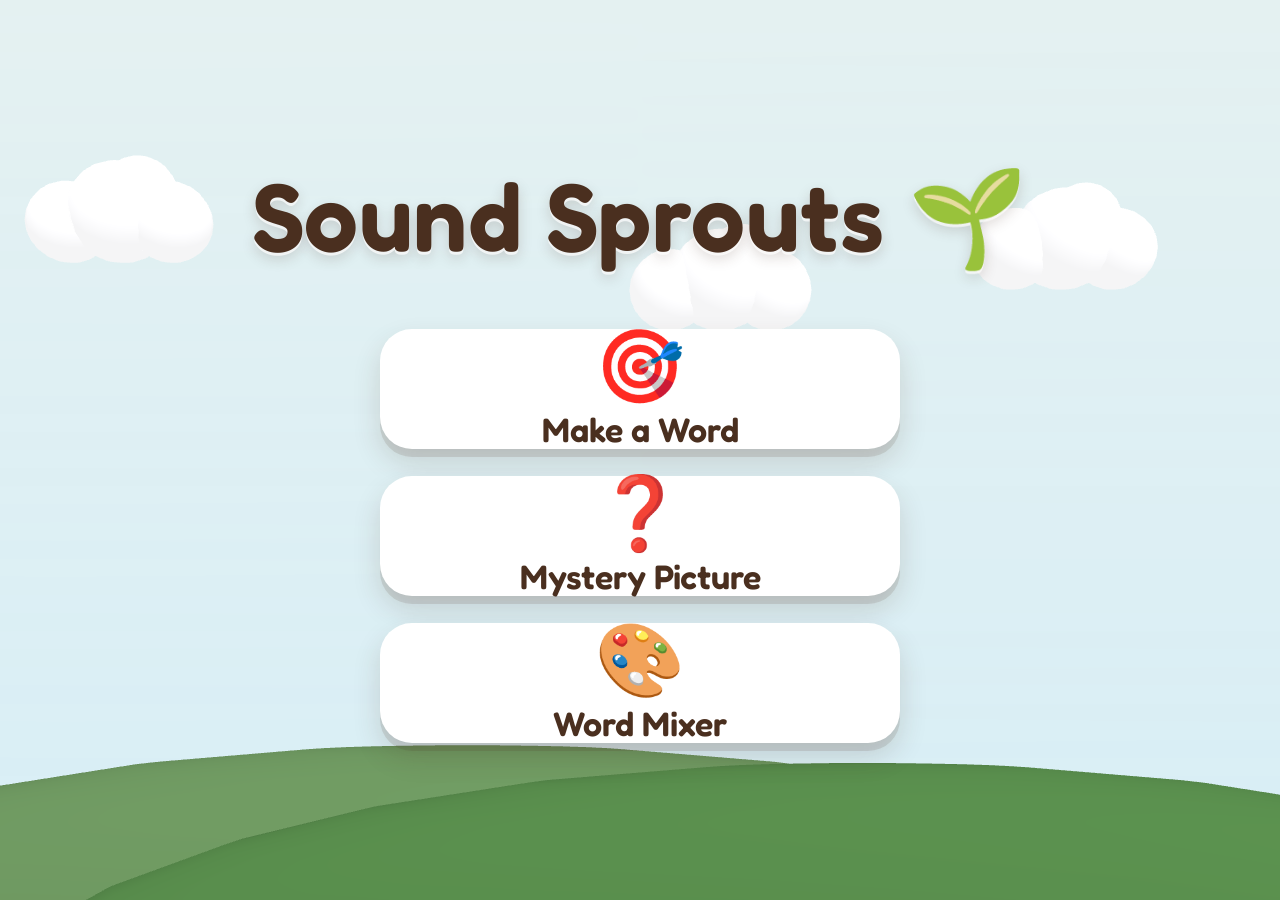
==== index.html @ 865accc5 "Sound Sprouts v1: ThreeJS phonics word-builder for early readers Three modes (Make a Word, Mystery P" ====
<!DOCTYPE html>
<html lang="en">
<head>
  <meta charset="utf-8" />
  <meta name="viewport"
        content="width=device-width, initial-scale=1, viewport-fit=cover, user-scalable=no" />
  <meta name="apple-mobile-web-app-capable" content="yes" />
  <meta name="mobile-web-app-capable" content="yes" />
  <meta name="apple-mobile-web-app-status-bar-style" content="black-translucent" />
  <meta name="theme-color" content="#FFF7E8" />
  <title>Sound Sprouts 🌱</title>

  <link rel="stylesheet" href="./css/style.css" />

  <script type="importmap">
    { "imports": { "three": "./vendor/three.module.min.js" } }
  </script>
</head>
<body>
  <!-- three.js renders into this; it sits behind every DOM layer -->
  <canvas id="scene" touch-action="none"></canvas>

  <!-- ===== Menu overlay ===== -->
  <div id="menu" class="overlay">
    <h1 class="title">Sound Sprouts <span class="sprout">🌱</span></h1>
    <div class="menu-buttons">
      <button class="big-button" data-mode="guided">
        <span class="bb-icon">🎯</span>
        <span class="bb-label">Make a Word</span>
      </button>
      <button class="big-button" data-mode="mystery">
        <span class="bb-icon">❓</span>
        <span class="bb-label">Mystery Picture</span>
      </button>
      <button class="big-button" data-mode="freeplay">
        <span class="bb-icon">🎨</span>
        <span class="bb-label">Word Mixer</span>
      </button>
    </div>
  </div>

  <!-- ===== In-game HUD ===== -->
  <div id="hud" class="hidden">
    <button id="btn-home" class="hud-button" aria-label="Home">🏠</button>
    <button id="btn-speaker" class="hud-button hud-bottom-left" aria-label="Hear it again">🔊</button>
    <button id="btn-shuffle" class="hud-button hud-bottom-right hidden" aria-label="New tiles">🔀</button>
    <button id="btn-again" class="again-button hidden" aria-label="Again">▶</button>
  </div>

  <!-- garden row: session collection of found picture words (free play) -->
  <div id="garden-row" class="hidden"></div>

  <script type="module" src="./js/main.js"></script>
</body>
</html>
---- css/style.css ----
/* Sound Sprouts — DOM styling. The three.js canvas is the world; these are the
   menu overlay, the in-game HUD buttons, and the garden collection strip.
   Built for a 4-year-old on an iPad: huge touch targets, no reading required. */

@font-face {
  font-family: 'Fredoka';
  /* fetched by a separate task; if missing, the stack below falls back cleanly */
  src: url('../assets/fonts/fredoka-latin-600-normal.woff2') format('woff2');
  font-weight: 600;
  font-style: normal;
  font-display: swap;
}

:root {
  --cream: #FFF7E8;
  --sky: #BDE8FF;
  --coral: #FF8A66;
  --leaf: #7ECB66;
  --brown: #4A2F1F;
  --wood: #D9A05B;
  --font: 'Fredoka', 'Arial Rounded MT Bold', 'Trebuchet MS', sans-serif;
}

* { box-sizing: border-box; -webkit-tap-highlight-color: transparent; }

html, body {
  margin: 0;
  padding: 0;
  width: 100%;
  height: 100%;
  overflow: hidden;
  background: var(--cream);
  font-family: var(--font);
  /* suppress long-press callout / selection / context menus on iPad */
  -webkit-user-select: none;
  user-select: none;
  -webkit-touch-callout: none;
  overscroll-behavior: none;
  touch-action: none;
}

#scene {
  position: fixed;
  inset: 0;
  width: 100%;
  height: 100%;
  display: block;
  touch-action: none;
}

.hidden { display: none !important; }

/* ===================== Menu overlay ===================== */

.overlay {
  position: fixed;
  inset: 0;
  display: flex;
  flex-direction: column;
  align-items: center;
  justify-content: center;
  gap: 6vh;
  padding: max(4vh, env(safe-area-inset-top)) 5vw
           max(4vh, env(safe-area-inset-bottom)) 5vw;
  pointer-events: auto;
}

.title {
  margin: 0;
  font-size: clamp(40px, 9vw, 96px);
  font-weight: 600;
  color: var(--brown);
  text-align: center;
  text-shadow: 0 3px 0 rgba(255, 255, 255, 0.7), 0 6px 14px rgba(74, 47, 31, 0.18);
  letter-spacing: 0.5px;
}

.sprout {
  display: inline-block;
  animation: sway 3s ease-in-out infinite;
}

@keyframes sway {
  0%, 100% { transform: rotate(-6deg); }
  50%      { transform: rotate(6deg); }
}

.menu-buttons {
  display: flex;
  flex-direction: column;
  gap: 3vh;
  width: min(90vw, 520px);
}

/* landscape: lay the three menu buttons out in a row */
@media (orientation: landscape) and (max-height: 560px) {
  .menu-buttons {
    flex-direction: row;
    width: min(96vw, 980px);
    gap: 2.5vw;
  }
}

.big-button {
  display: flex;
  flex-direction: column;
  align-items: center;
  justify-content: center;
  gap: 8px;
  flex: 1 1 0;
  min-height: 120px;
  padding: 24px 18px;
  border: none;
  border-radius: 32px;
  background: #ffffff;
  color: var(--brown);
  font-family: var(--font);
  font-weight: 600;
  cursor: pointer;
  box-shadow: 0 8px 0 rgba(74, 47, 31, 0.12), 0 14px 28px rgba(74, 47, 31, 0.16);
  transition: transform 0.08s ease-out, box-shadow 0.08s ease-out;
  touch-action: manipulation;
}

.big-button:active {
  transform: translateY(4px);
  box-shadow: 0 4px 0 rgba(74, 47, 31, 0.12), 0 8px 16px rgba(74, 47, 31, 0.16);
}

.bb-icon  { font-size: clamp(44px, 8vw, 72px); line-height: 1; }
.bb-label { font-size: clamp(22px, 4vw, 34px); }

/* ===================== In-game HUD ===================== */

.hud-button {
  position: fixed;
  width: 84px;
  height: 84px;
  border: none;
  border-radius: 50%;
  background: var(--cream);
  font-size: 42px;
  line-height: 1;
  cursor: pointer;
  z-index: 20;
  display: flex;
  align-items: center;
  justify-content: center;
  box-shadow: 0 6px 0 rgba(74, 47, 31, 0.12), 0 10px 20px rgba(74, 47, 31, 0.18);
  transition: transform 0.08s ease-out, box-shadow 0.08s ease-out;
  touch-action: manipulation;
}

.hud-button:active {
  transform: translateY(3px);
  box-shadow: 0 3px 0 rgba(74, 47, 31, 0.12), 0 6px 12px rgba(74, 47, 31, 0.18);
}

#btn-home {
  top: max(16px, env(safe-area-inset-top));
  left: max(16px, env(safe-area-inset-left));
}

.hud-bottom-left {
  bottom: max(16px, env(safe-area-inset-bottom));
  left: max(16px, env(safe-area-inset-left));
}

.hud-bottom-right {
  bottom: max(16px, env(safe-area-inset-bottom));
  right: max(16px, env(safe-area-inset-right));
}

/* big celebratory "Again" button, centered near the bottom */
.again-button {
  position: fixed;
  left: 50%;
  bottom: max(28px, env(safe-area-inset-bottom));
  transform: translateX(-50%);
  min-width: 200px;
  height: 96px;
  padding: 0 40px;
  border: none;
  border-radius: 48px;
  background: var(--leaf);
  color: #ffffff;
  font-family: var(--font);
  font-weight: 600;
  font-size: 52px;
  cursor: pointer;
  z-index: 25;
  box-shadow: 0 8px 0 rgba(50, 100, 40, 0.35), 0 14px 26px rgba(74, 47, 31, 0.2);
  animation: again-pop 0.35s cubic-bezier(0.34, 1.56, 0.64, 1) both;
  touch-action: manipulation;
}

.again-button:active {
  transform: translateX(-50%) translateY(4px);
  box-shadow: 0 4px 0 rgba(50, 100, 40, 0.35), 0 8px 14px rgba(74, 47, 31, 0.2);
}

@keyframes again-pop {
  0%   { transform: translateX(-50%) scale(0.4); opacity: 0; }
  100% { transform: translateX(-50%) scale(1);   opacity: 1; }
}

/* ===================== Garden row (free play collection) ===== */

#garden-row {
  position: fixed;
  top: max(12px, env(safe-area-inset-top));
  left: 50%;
  transform: translateX(-50%);
  display: flex;
  gap: 10px;
  padding: 8px 14px;
  max-width: 92vw;
  overflow: hidden;
  background: rgba(255, 255, 255, 0.55);
  border-radius: 28px;
  z-index: 15;
  pointer-events: none;
}

.garden-card {
  width: 56px;
  height: 56px;
  border-radius: 16px;
  background: #ffffff;
  display: flex;
  align-items: center;
  justify-content: center;
  font-size: 34px;
  box-shadow: 0 3px 8px rgba(74, 47, 31, 0.18);
  animation: again-pop 0.4s cubic-bezier(0.34, 1.56, 0.64, 1) both;
}
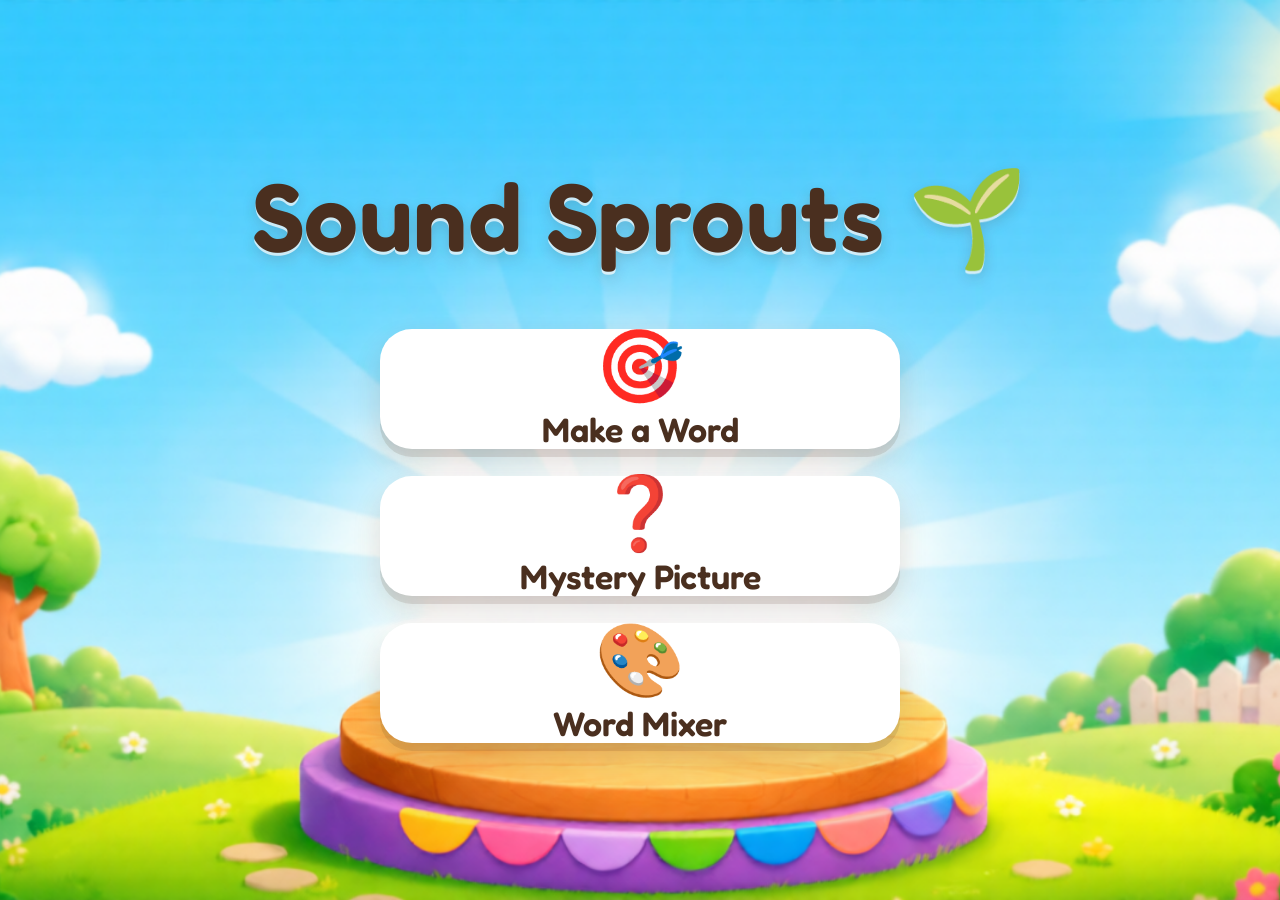
==== commit 7602a585: "Phase 2: generative AI asset & voice refresh Replace procedural visuals and Web Speech with locally-" ====
--- a/index.html
+++ b/index.html
@@ -17,7 +17,10 @@
   </script>
 </head>
 <body>
-  <!-- three.js renders into this; it sits behind every DOM layer -->
+  <!-- illustrated background plate (podium/garden); sits behind the transparent canvas -->
+  <div id="bg"></div>
+
+  <!-- three.js renders into this transparent canvas, above the bg plate -->
   <canvas id="scene" touch-action="none"></canvas>
 
   <!-- ===== Menu overlay ===== -->
@@ -41,10 +44,10 @@
 
   <!-- ===== In-game HUD ===== -->
   <div id="hud" class="hidden">
-    <button id="btn-home" class="hud-button" aria-label="Home">🏠</button>
-    <button id="btn-speaker" class="hud-button hud-bottom-left" aria-label="Hear it again">🔊</button>
-    <button id="btn-shuffle" class="hud-button hud-bottom-right hidden" aria-label="New tiles">🔀</button>
-    <button id="btn-again" class="again-button hidden" aria-label="Again">▶</button>
+    <button id="btn-home" class="hud-button hud-img hud-home" aria-label="Home"></button>
+    <button id="btn-speaker" class="hud-button hud-img hud-sound hud-bottom-left" aria-label="Hear it again"></button>
+    <button id="btn-shuffle" class="hud-button hud-img hud-shuffle hud-bottom-right hidden" aria-label="New tiles"></button>
+    <button id="btn-again" class="again-button hud-img hud-play hidden" aria-label="Again"></button>
   </div>
 
   <!-- garden row: session collection of found picture words (free play) -->
--- a/css/style.css
+++ b/css/style.css
@@ -23,13 +23,18 @@
 
 * { box-sizing: border-box; -webkit-tap-highlight-color: transparent; }
 
+html {
+  /* sky fallback behind the fixed #bg plate; prevents a white flash and stops
+     body-background propagation from covering the z-index:-1 plate. */
+  background-color: var(--sky);
+}
 html, body {
   margin: 0;
   padding: 0;
   width: 100%;
   height: 100%;
   overflow: hidden;
-  background: var(--cream);
+  background: transparent;
   font-family: var(--font);
   /* suppress long-press callout / selection / context menus on iPad */
   -webkit-user-select: none;
@@ -39,6 +44,19 @@
   touch-action: none;
 }
 
+/* illustrated background plate behind the transparent WebGL canvas. cover +
+   center bottom keeps the podium centered & visible in portrait and landscape. */
+#bg {
+  position: fixed;
+  inset: 0;
+  z-index: -1;
+  background-image: url('../assets/gen/bg.png');
+  background-size: cover;
+  background-position: center bottom;
+  background-repeat: no-repeat;
+  background-color: var(--sky);
+}
+
 #scene {
   position: fixed;
   inset: 0;
@@ -46,6 +64,7 @@
   height: 100%;
   display: block;
   touch-action: none;
+  background: transparent;
 }
 
 .hidden { display: none !important; }
@@ -156,6 +175,26 @@
   box-shadow: 0 3px 0 rgba(74, 47, 31, 0.12), 0 6px 12px rgba(74, 47, 31, 0.18);
 }
 
+/* image-based HUD buttons: the PNG is itself a round glossy cream button, so we
+   drop the CSS pill background/shadow and let the artwork carry the look. */
+.hud-img {
+  background-color: transparent;
+  background-repeat: no-repeat;
+  background-position: center;
+  background-size: contain;
+  box-shadow: none;
+  font-size: 0;
+}
+
+.hud-img:active {
+  box-shadow: none;
+}
+
+.hud-home    { background-image: url('../assets/gen/ui/btn-home.png'); }
+.hud-sound   { background-image: url('../assets/gen/ui/btn-sound.png'); }
+.hud-shuffle { background-image: url('../assets/gen/ui/btn-shuffle.png'); }
+.hud-play    { background-image: url('../assets/gen/ui/btn-play.png'); }
+
 #btn-home {
   top: max(16px, env(safe-area-inset-top));
   left: max(16px, env(safe-area-inset-left));
@@ -171,32 +210,32 @@
   right: max(16px, env(safe-area-inset-right));
 }
 
-/* big celebratory "Again" button, centered near the bottom */
+/* big celebratory "Again" (play) button, centered near the bottom. Uses the
+   generated btn-play artwork; kept round + large + with the pop-in animation. */
 .again-button {
   position: fixed;
   left: 50%;
   bottom: max(28px, env(safe-area-inset-bottom));
   transform: translateX(-50%);
-  min-width: 200px;
-  height: 96px;
-  padding: 0 40px;
+  width: 110px;
+  height: 110px;
+  padding: 0;
   border: none;
-  border-radius: 48px;
-  background: var(--leaf);
-  color: #ffffff;
-  font-family: var(--font);
-  font-weight: 600;
-  font-size: 52px;
+  border-radius: 50%;
+  background-color: transparent;
+  background-image: url('../assets/gen/ui/btn-play.png');
+  background-repeat: no-repeat;
+  background-position: center;
+  background-size: contain;
+  font-size: 0;
   cursor: pointer;
   z-index: 25;
-  box-shadow: 0 8px 0 rgba(50, 100, 40, 0.35), 0 14px 26px rgba(74, 47, 31, 0.2);
   animation: again-pop 0.35s cubic-bezier(0.34, 1.56, 0.64, 1) both;
   touch-action: manipulation;
 }
 
 .again-button:active {
   transform: translateX(-50%) translateY(4px);
-  box-shadow: 0 4px 0 rgba(50, 100, 40, 0.35), 0 8px 14px rgba(74, 47, 31, 0.2);
 }
 
 @keyframes again-pop {
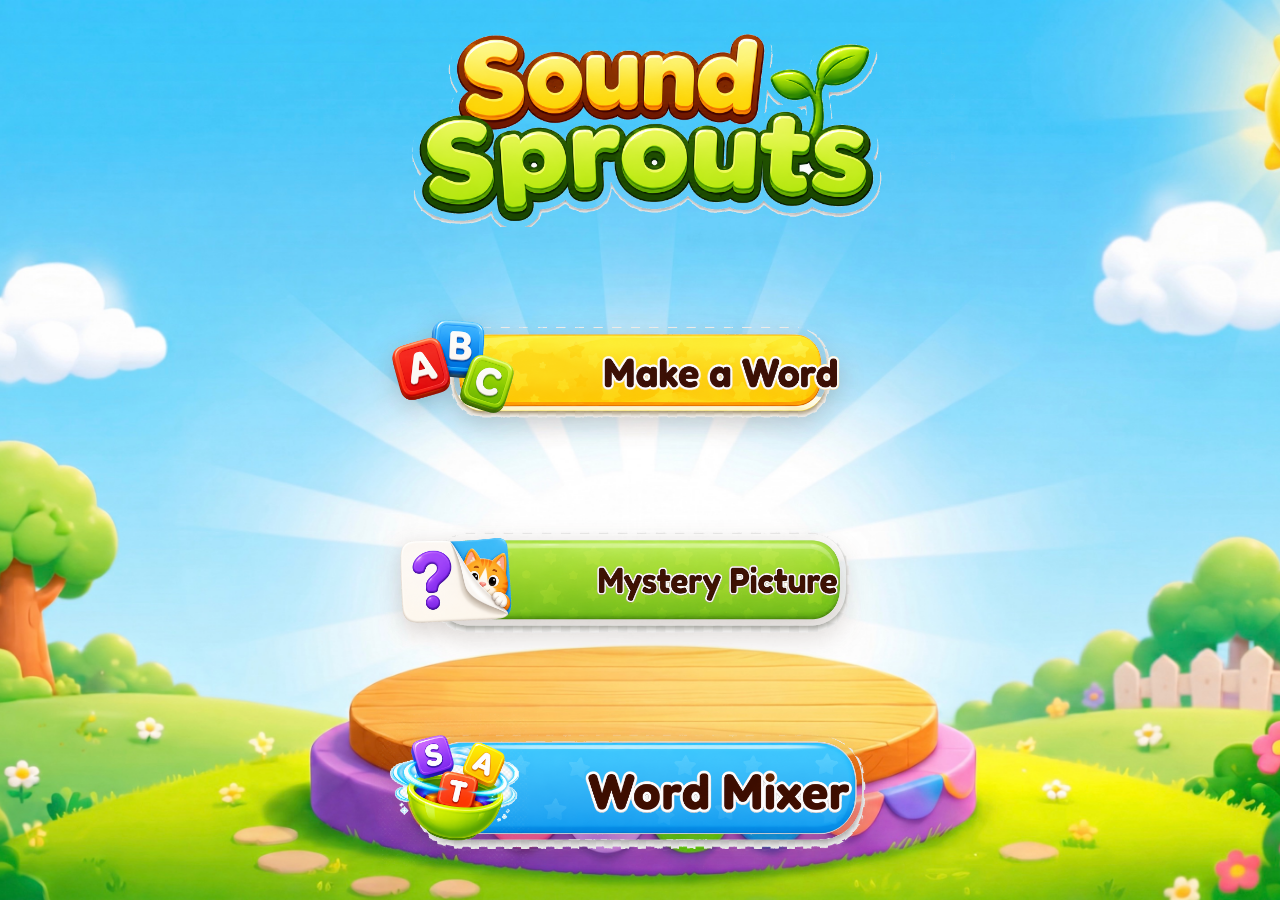
==== commit 48850a89: "Redesign splash menu with provided UI kit + revise HUD icons - Menu now uses the provided Sound Spro" ====
--- a/index.html
+++ b/index.html
@@ -25,19 +25,16 @@
 
   <!-- ===== Menu overlay ===== -->
   <div id="menu" class="overlay">
-    <h1 class="title">Sound Sprouts <span class="sprout">🌱</span></h1>
+    <img class="title-img" src="./assets/gen/ui/splash/title.png" alt="Sound Sprouts" draggable="false">
     <div class="menu-buttons">
-      <button class="big-button" data-mode="guided">
-        <span class="bb-icon">🎯</span>
-        <span class="bb-label">Make a Word</span>
+      <button class="big-button" data-mode="guided" aria-label="Make a Word">
+        <img src="./assets/gen/ui/splash/btn-make.png" alt="Make a Word" draggable="false">
       </button>
-      <button class="big-button" data-mode="mystery">
-        <span class="bb-icon">❓</span>
-        <span class="bb-label">Mystery Picture</span>
+      <button class="big-button" data-mode="mystery" aria-label="Mystery Picture">
+        <img src="./assets/gen/ui/splash/btn-mystery.png" alt="Mystery Picture" draggable="false">
       </button>
-      <button class="big-button" data-mode="freeplay">
-        <span class="bb-icon">🎨</span>
-        <span class="bb-label">Word Mixer</span>
+      <button class="big-button" data-mode="freeplay" aria-label="Word Mixer">
+        <img src="./assets/gen/ui/splash/btn-mixer.png" alt="Word Mixer" draggable="false">
       </button>
     </div>
   </div>
--- a/css/style.css
+++ b/css/style.css
@@ -50,7 +50,7 @@
   position: fixed;
   inset: 0;
   z-index: -1;
-  background-image: url('../assets/gen/bg.png');
+  background-image: url('../assets/gen/bg.jpg');
   background-size: cover;
   background-position: center bottom;
   background-repeat: no-repeat;
@@ -84,70 +84,58 @@
   pointer-events: auto;
 }
 
-.title {
-  margin: 0;
-  font-size: clamp(40px, 9vw, 96px);
-  font-weight: 600;
-  color: var(--brown);
-  text-align: center;
-  text-shadow: 0 3px 0 rgba(255, 255, 255, 0.7), 0 6px 14px rgba(74, 47, 31, 0.18);
-  letter-spacing: 0.5px;
-}
-
-.sprout {
-  display: inline-block;
-  animation: sway 3s ease-in-out infinite;
-}
-
-@keyframes sway {
-  0%, 100% { transform: rotate(-6deg); }
-  50%      { transform: rotate(6deg); }
+.title-img {
+  display: block;
+  width: min(82vw, 640px);
+  height: auto;
+  user-select: none;
+  -webkit-user-drag: none;
+  animation: titleBob 3.6s ease-in-out infinite;
+}
+
+@keyframes titleBob {
+  0%, 100% { transform: translateY(0); }
+  50%      { transform: translateY(-8px); }
 }
 
 .menu-buttons {
   display: flex;
   flex-direction: column;
-  gap: 3vh;
-  width: min(90vw, 520px);
-}
-
-/* landscape: lay the three menu buttons out in a row */
-@media (orientation: landscape) and (max-height: 560px) {
-  .menu-buttons {
-    flex-direction: row;
-    width: min(96vw, 980px);
-    gap: 2.5vw;
-  }
+  align-items: center;
+  gap: 2.4vh;
+  width: min(86vw, 560px);
+}
+
+/* landscape: cap by height so all three stacked buttons + title always fit */
+@media (orientation: landscape) {
+  .title-img   { width: min(70vh, 640px); }
+  .menu-buttons { width: min(62vh, 560px); }
 }
 
 .big-button {
-  display: flex;
-  flex-direction: column;
-  align-items: center;
-  justify-content: center;
-  gap: 8px;
-  flex: 1 1 0;
-  min-height: 120px;
-  padding: 24px 18px;
+  display: block;
+  width: 100%;
+  padding: 0;
   border: none;
-  border-radius: 32px;
-  background: #ffffff;
-  color: var(--brown);
-  font-family: var(--font);
-  font-weight: 600;
+  background: none;
   cursor: pointer;
-  box-shadow: 0 8px 0 rgba(74, 47, 31, 0.12), 0 14px 28px rgba(74, 47, 31, 0.16);
-  transition: transform 0.08s ease-out, box-shadow 0.08s ease-out;
+  -webkit-tap-highlight-color: transparent;
   touch-action: manipulation;
+  transition: transform 0.09s ease-out, filter 0.09s ease-out;
+}
+
+.big-button img {
+  display: block;
+  width: 100%;
+  height: auto;
+  user-select: none;
+  -webkit-user-drag: none;
+  filter: drop-shadow(0 7px 12px rgba(74, 47, 31, 0.22));
 }
 
 .big-button:active {
-  transform: translateY(4px);
-  box-shadow: 0 4px 0 rgba(74, 47, 31, 0.12), 0 8px 16px rgba(74, 47, 31, 0.16);
-}
-
-.bb-icon  { font-size: clamp(44px, 8vw, 72px); line-height: 1; }
-.bb-label { font-size: clamp(22px, 4vw, 34px); }
+  transform: translateY(4px) scale(0.99);
+}
 
 /* ===================== In-game HUD ===================== */
 
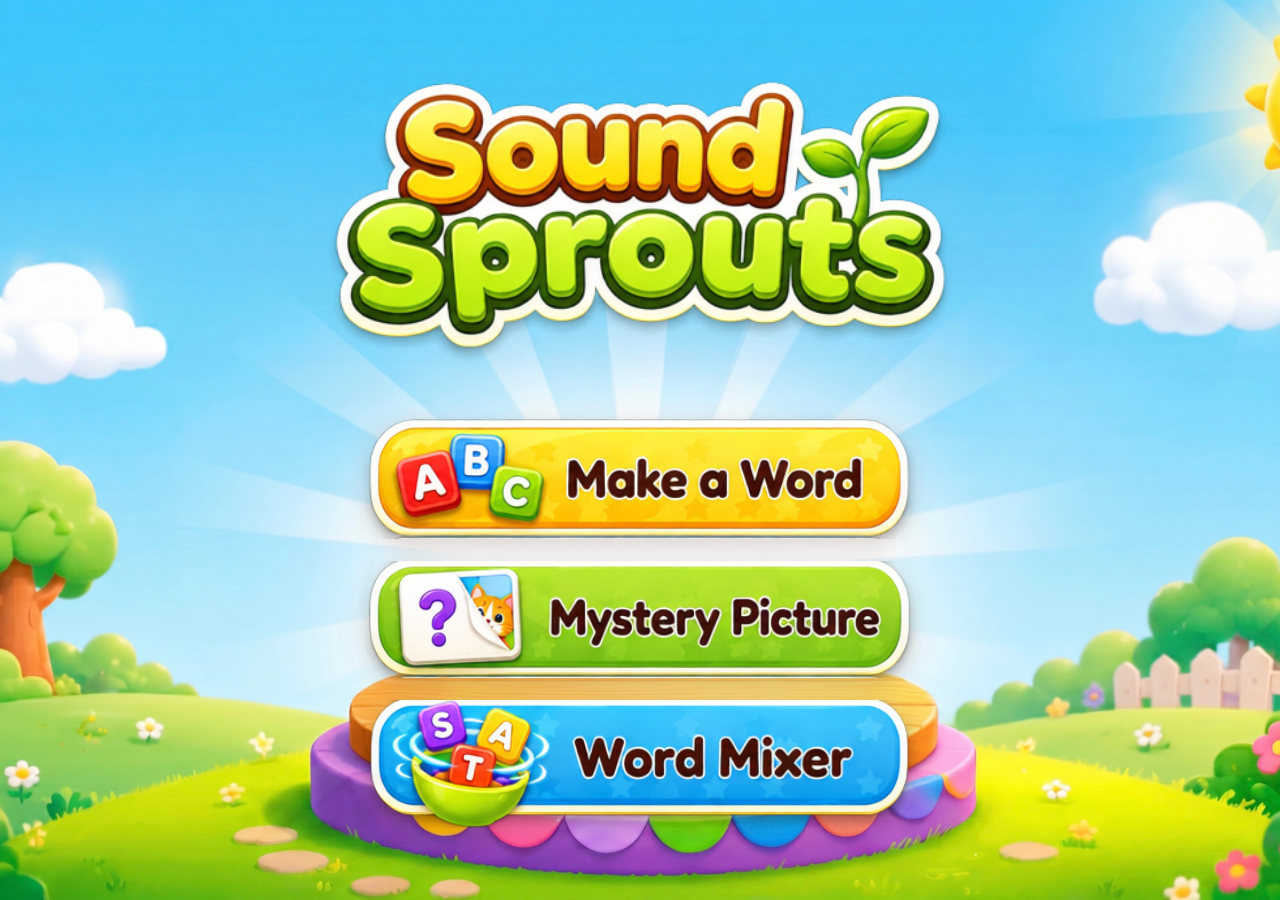
==== commit ca13a9ee: "Add social rich-preview metadata (Open Graph + Twitter Card) + icons Adds og:/twitter: tags with a 1" ====
--- a/index.html
+++ b/index.html
@@ -8,7 +8,31 @@
   <meta name="mobile-web-app-capable" content="yes" />
   <meta name="apple-mobile-web-app-status-bar-style" content="black-translucent" />
   <meta name="theme-color" content="#FFF7E8" />
-  <title>Sound Sprouts 🌱</title>
+  <title>Sound Sprouts 🌱 — Phonics for Little Readers</title>
+  <meta name="description" content="A playful phonics word-builder for early readers — tap sounds, blend them into words, hear them, and reveal a picture. 133 illustrated words across three gentle, no-pressure game modes." />
+
+  <!-- Open Graph (Facebook, iMessage, Slack, WhatsApp, LinkedIn…) -->
+  <meta property="og:type" content="website" />
+  <meta property="og:site_name" content="Sound Sprouts" />
+  <meta property="og:title" content="Sound Sprouts 🌱 — Phonics for Little Readers" />
+  <meta property="og:description" content="Tap sounds, blend them into words, hear them, and reveal a picture. A warm, no-pressure phonics toy for ages 4+." />
+  <meta property="og:url" content="https://kaigani.github.io/sound-sprouts/" />
+  <meta property="og:image" content="https://kaigani.github.io/sound-sprouts/assets/og-image.jpg" />
+  <meta property="og:image:type" content="image/jpeg" />
+  <meta property="og:image:width" content="1200" />
+  <meta property="og:image:height" content="630" />
+  <meta property="og:image:alt" content="Sound Sprouts title screen with Make a Word, Mystery Picture, and Word Mixer game modes in a sunny cartoon garden." />
+
+  <!-- Twitter / X card -->
+  <meta name="twitter:card" content="summary_large_image" />
+  <meta name="twitter:title" content="Sound Sprouts 🌱 — Phonics for Little Readers" />
+  <meta name="twitter:description" content="Tap sounds, blend them into words, hear them, and reveal a picture. A warm, no-pressure phonics toy for ages 4+." />
+  <meta name="twitter:image" content="https://kaigani.github.io/sound-sprouts/assets/og-image.jpg" />
+
+  <!-- Icons / home-screen -->
+  <link rel="icon" type="image/png" href="./assets/favicon.png" />
+  <link rel="apple-touch-icon" href="./assets/apple-touch-icon.png" />
+  <meta name="apple-mobile-web-app-title" content="Sound Sprouts" />
 
   <link rel="stylesheet" href="./css/style.css" />
 
--- a/css/style.css
+++ b/css/style.css
@@ -14,8 +14,8 @@
 :root {
   --cream: #FFF7E8;
   --sky: #BDE8FF;
-  --coral: #FF8A66;
-  --leaf: #7ECB66;
+  --coral: #FF5A2B;
+  --leaf: #43BE2E;
   --brown: #4A2F1F;
   --wood: #D9A05B;
   --font: 'Fredoka', 'Arial Rounded MT Bold', 'Trebuchet MS', sans-serif;
